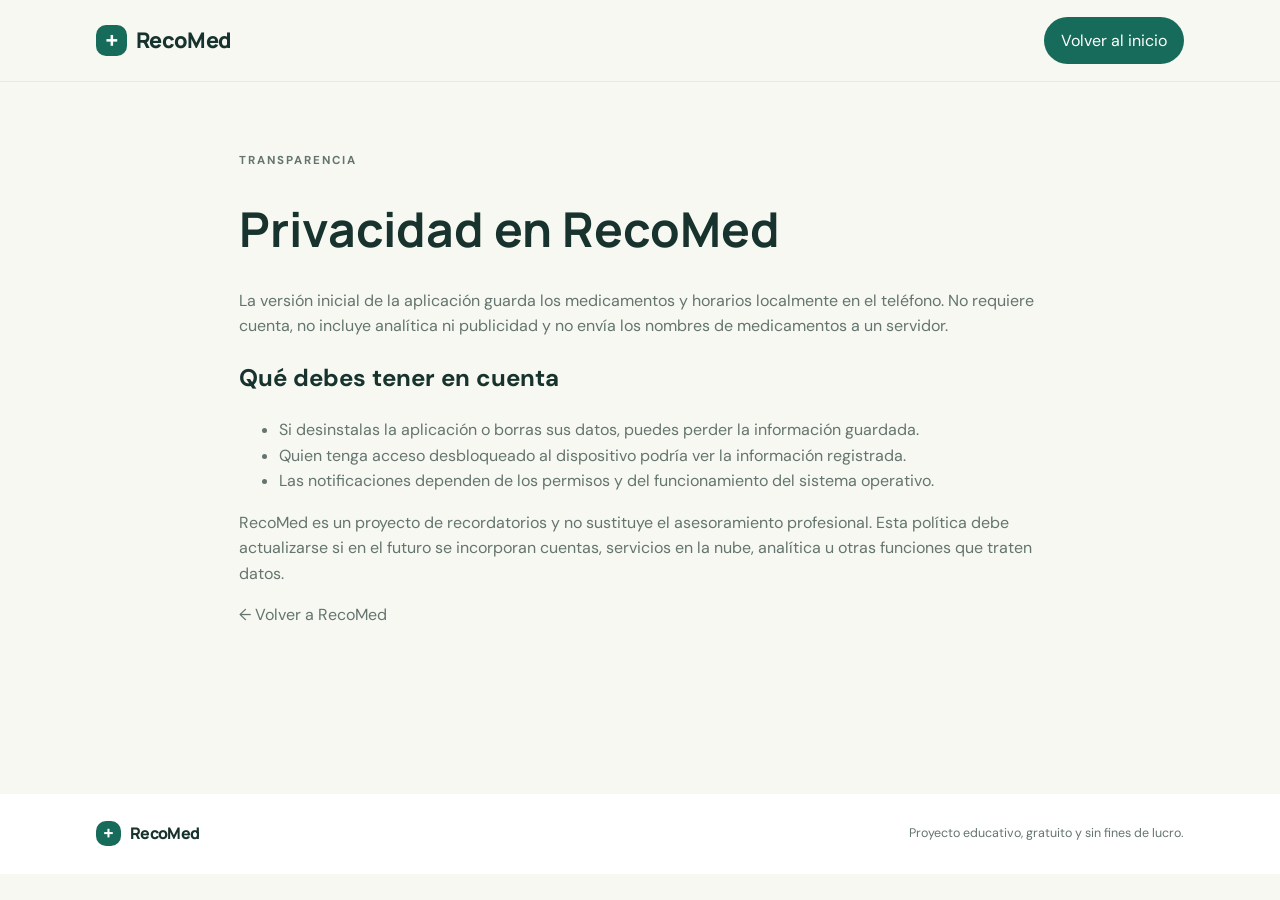
==== web/privacy.html @ 285e6b0a "Initial RecoMed project" ====
<!doctype html>
<html lang="es">
<head><meta charset="utf-8"><meta name="viewport" content="width=device-width, initial-scale=1"><meta name="theme-color" content="#176b5b"><title>Privacidad — RecoMed</title><link rel="stylesheet" href="styles.css"></head>
<body>
<header class="site-header"><a class="brand" href="index.html"><span class="brand-mark">+</span> RecoMed</a><a class="nav-cta" href="index.html">Volver al inicio</a></header>
<main class="privacy-page"><p class="eyebrow">Transparencia</p><h1>Privacidad en RecoMed</h1><p>La versión inicial de la aplicación guarda los medicamentos y horarios localmente en el teléfono. No requiere cuenta, no incluye analítica ni publicidad y no envía los nombres de medicamentos a un servidor.</p><h2>Qué debes tener en cuenta</h2><ul><li>Si desinstalas la aplicación o borras sus datos, puedes perder la información guardada.</li><li>Quien tenga acceso desbloqueado al dispositivo podría ver la información registrada.</li><li>Las notificaciones dependen de los permisos y del funcionamiento del sistema operativo.</li></ul><p>RecoMed es un proyecto de recordatorios y no sustituye el asesoramiento profesional. Esta política debe actualizarse si en el futuro se incorporan cuentas, servicios en la nube, analítica u otras funciones que traten datos.</p><p><a href="index.html">← Volver a RecoMed</a></p></main>
<footer><a class="brand footer-brand" href="index.html"><span class="brand-mark">+</span> RecoMed</a><span>Proyecto educativo, gratuito y sin fines de lucro.</span></footer>
</body></html>
---- web/styles.css ----
@import url('https://fonts.googleapis.com/css2?family=DM+Sans:wght@400;500;600;700&family=Manrope:wght@400;500;600;700;800&display=swap');
:root{--green:#176b5b;--deep:#123f37;--mint:#dff2e9;--cream:#f7f8f2;--ink:#18332e;--muted:#64746e;--coral:#f4a18d;--line:#dce7e0}
*{box-sizing:border-box}html{scroll-behavior:smooth;scroll-padding-top:90px}body{margin:0;background:var(--cream);color:var(--ink);font-family:'DM Sans',sans-serif;line-height:1.6}a{color:inherit;text-decoration:none}.site-header{height:82px;padding:0 7.5%;display:flex;align-items:center;justify-content:space-between;background:rgba(247,248,242,.94);position:sticky;top:0;z-index:10;border-bottom:1px solid rgba(220,231,224,.7);backdrop-filter:blur(14px)}.brand{font-family:Manrope,sans-serif;font-weight:800;font-size:1.35rem;display:flex;align-items:center;gap:9px;letter-spacing:-.7px}.brand-mark{display:inline-grid;place-items:center;width:31px;height:31px;background:var(--green);color:white;border-radius:10px;font-size:1.5rem;line-height:1}.nav{display:flex;align-items:center;gap:28px;font-size:.88rem;font-weight:600}.nav a:not(.nav-cta):hover,.text-link:hover,footer a:hover{color:var(--green)}.nav-cta{padding:11px 17px;background:var(--green);color:white;border-radius:999px}.menu-toggle{display:none;border:0;background:none;font-size:1.6rem;color:var(--deep)}
.hero{min-height:650px;padding:72px 9% 78px;display:grid;grid-template-columns:1.03fr .97fr;gap:45px;align-items:center;overflow:hidden}.eyebrow{text-transform:uppercase;letter-spacing:2px;font-size:.72rem;font-weight:700;color:var(--green);margin:0 0 18px}.eyebrow span{display:inline-block;width:8px;height:8px;background:var(--coral);border-radius:50%;margin-right:7px}.hero h1,.section h2,.mission h2,.research h2,.location h2,.closing h2{font-family:Manrope,sans-serif;letter-spacing:-2px;line-height:1.1;font-weight:700}.hero h1{font-size:clamp(3.2rem,5.6vw,5.3rem);max-width:640px;margin:0 0 22px}.hero h1 em{font-style:normal;color:var(--green)}.hero-lead{font-size:1.1rem;color:var(--muted);max-width:520px;line-height:1.8}.hero-actions{display:flex;align-items:center;gap:23px;flex-wrap:wrap;margin:30px 0}.button{display:inline-flex;align-items:center;gap:16px;border-radius:999px;padding:14px 22px;font-weight:700;font-size:.9rem;transition:transform .2s}.button:hover{transform:translateY(-2px)}.button-primary{background:var(--green);color:white;box-shadow:0 10px 25px #176b5b22}.text-link{font-size:.88rem;font-weight:700}.hero-note{display:flex;align-items:center;gap:10px;color:var(--muted);font-size:.82rem}.check{display:grid;place-items:center;border-radius:50%;width:23px;height:23px;background:var(--mint);color:var(--green);font-weight:bold}
.hero-art{height:500px;position:relative;display:grid;place-items:center}.blob{position:absolute;width:410px;height:410px;background:#dcefe5;border-radius:43% 57% 61% 39% / 43% 43% 57% 57%;transform:rotate(-13deg)}.sun{position:absolute;top:20px;right:45px;width:80px;height:80px;border-radius:50%;background:#f6c9a7}.phone{position:relative;width:255px;height:440px;border:8px solid #183f37;border-radius:35px;background:#fbfdf9;box-shadow:0 28px 55px #143c3328;padding:13px 14px;transform:rotate(3deg);z-index:2}.phone:before{content:"";position:absolute;top:5px;left:50%;transform:translateX(-50%);width:65px;height:13px;background:#183f37;border-radius:0 0 10px 10px}.phone-top{display:flex;justify-content:space-between;font-size:.57rem;font-weight:700;margin:8px 3px 22px}.app-mini-brand{font-family:Manrope;font-size:1rem;font-weight:800;color:var(--green);display:flex;align-items:center;gap:6px}.app-mini-brand .brand-mark{width:23px;height:23px;border-radius:7px;font-size:1.2rem}.phone-greeting{margin:27px 0 0;color:#73857d;font-size:.8rem}.phone h2{font-family:Manrope;font-size:1.18rem;line-height:1.2;margin:0 0 26px}.today-label{font-size:.55rem;letter-spacing:1px;font-weight:700;color:#81938b}.reminder-card{margin-top:10px;background:#e8f5ed;border-radius:15px;padding:13px 10px;display:flex;align-items:center;gap:8px}.pill-icon{display:grid;place-items:center;width:29px;height:29px;background:white;border-radius:10px;color:var(--green)}.reminder-card strong{display:block;font-size:.59rem}.reminder-card small{display:block;font-size:.52rem;color:#778880}.reminder-card b{font-size:.66rem;color:var(--green);margin-left:auto}.phone-footer{position:absolute;bottom:17px;left:20px;right:20px;border-top:1px solid #e1eae4;padding-top:12px;display:flex;justify-content:space-between;color:var(--green);font-size:1rem}.phone-footer span{text-align:center}.phone-footer small{display:block;font-size:.5rem;color:#718078}.floating{position:absolute;z-index:3;background:white;border:1px solid #e7eee9;border-radius:16px;padding:13px 15px;display:flex;align-items:center;gap:11px;box-shadow:0 12px 35px #173b3117}.floating strong,.floating small{display:block}.floating strong{font-size:.75rem}.floating small{font-size:.66rem;color:var(--muted)}.float-icon,.heart{display:grid;place-items:center;width:34px;height:34px;border-radius:11px;background:var(--mint);color:var(--green);font-size:1.1rem}.floating-top{top:75px;left:-8px}.floating-bottom{bottom:48px;right:-10px}.heart{background:#ffebe4;color:#c16d55}.spark{position:absolute;color:var(--green);font-size:2rem}.spark-one{left:20px;bottom:100px}.spark-two{right:25px;top:65px;color:#dc8c70}
.ticker{background:var(--deep);color:white;display:flex;justify-content:space-evenly;gap:20px;align-items:center;flex-wrap:wrap;padding:21px 5%;font-size:.7rem;letter-spacing:1.8px;font-weight:700}.ticker i{color:#8ac8a9;font-style:normal;font-size:1rem}.section{padding:105px 9%}.section-intro{max-width:670px;margin-bottom:44px}.section h2,.mission h2,.research h2,.location h2,.closing h2{font-size:clamp(2.2rem,4vw,3.5rem);margin:0 0 20px}.section-intro>p:last-child{color:var(--muted);max-width:610px}.steps{display:grid;grid-template-columns:repeat(3,1fr);gap:18px}.step{position:relative;background:#fff;border:1px solid var(--line);border-radius:20px;padding:28px 25px;min-height:245px}.step-number{font-size:.7rem;font-weight:700;letter-spacing:1px;color:#8b9b93}.step-icon{display:grid;place-items:center;width:48px;height:48px;border-radius:15px;background:var(--mint);color:var(--green);font-size:1.5rem;margin:18px 0}.step h3,.value-grid h3,.foda-card h3{font-family:Manrope,sans-serif;font-size:1.12rem;margin:0 0 8px}.step p,.value-grid p{color:var(--muted);font-size:.9rem;margin:0}.medical-note{background:#fff4e8;border-left:3px solid #e9a477;padding:15px 18px;color:#705c4b;border-radius:0 12px 12px 0;font-size:.84rem;margin-top:25px}
.mission{position:relative;background:var(--deep);color:white;padding:92px 9%;overflow:hidden}.mission .eyebrow,.research .eyebrow,.location .eyebrow,.closing .eyebrow{color:#a6d8bf}.mission>div:nth-child(2){max-width:760px}.mission h2{max-width:780px}.mission-decoration{position:absolute;right:7%;top:-70px;font-family:Georgia;font-size:25rem;color:#ffffff0a;line-height:1}.mission-cards{display:grid;grid-template-columns:1fr 1fr;gap:20px;margin-top:45px}.mission-cards article{border:1px solid #ffffff25;background:#ffffff08;border-radius:18px;padding:25px}.mission-cards article>span{font-size:.67rem;letter-spacing:1.7px;color:#a6d8bf}.mission-cards h3{font-family:Manrope;font-size:1.3rem;margin:12px 0}.mission-cards p{color:#d0e2d9;margin:0;font-size:.92rem}
.values{background:#fff}.values .section-intro{max-width:730px}.value-grid{display:grid;grid-template-columns:repeat(5,1fr);gap:14px}.value-grid article{border-top:2px solid var(--green);padding:20px 14px 0}.value-grid article>span{display:grid;place-items:center;width:40px;height:40px;background:var(--mint);border-radius:13px;color:var(--green);font-size:1.35rem;margin-bottom:16px}.value-grid h3{font-size:1rem}.value-grid p{font-size:.83rem}
.research{padding:90px 9%;background:#e4f0e8;display:grid;grid-template-columns:1fr .85fr;gap:70px;align-items:center}.research-copy h2{max-width:600px}.research-copy>p:not(.eyebrow){color:#526c61;max-width:600px}.research-small{font-size:.78rem}.research-panel{background:#fff;border-radius:22px;padding:26px 27px;box-shadow:0 20px 45px #174d3b12}.research-panel-top{display:flex;justify-content:space-between;align-items:center;font-size:.65rem;letter-spacing:1.5px;font-weight:700;color:#70837a;padding-bottom:19px;border-bottom:1px solid var(--line)}.dot{width:8px;height:8px;border-radius:50%;background:#6bb58b}.research-line{display:flex;gap:14px;padding:20px 0;border-bottom:1px solid var(--line)}.research-symbol{display:grid;place-items:center;width:40px;height:40px;background:var(--mint);border-radius:13px;color:var(--green);font-size:1.2rem;flex-shrink:0}.research-line strong{font-family:Manrope}.research-line p{margin:3px 0 0;color:var(--muted);font-size:.84rem}.research-footer{font-size:.72rem;color:var(--green);font-weight:700;padding-top:20px;letter-spacing:.5px}
.foda{background:var(--cream)}.foda-grid{display:grid;grid-template-columns:1fr 1fr;gap:16px}.foda-card{position:relative;padding:25px 28px;border-radius:18px;background:white;border:1px solid var(--line)}.foda-card>span{position:absolute;right:22px;top:17px;font-family:Manrope;font-size:2rem;font-weight:800;opacity:.22}.foda-card ul{margin:12px 0 0;padding-left:19px;color:var(--muted);font-size:.88rem}.foda-card li{padding:3px 0}.strength{border-top:4px solid #5caa83}.opportunity{border-top:4px solid #7b9fd3}.weakness{border-top:4px solid #e0b36b}.threat{border-top:4px solid #d98c83}
.location{background:var(--green);color:white;padding:70px 9%;display:grid;grid-template-columns:55px 1fr .8fr;gap:28px;align-items:center}.location-pin{font-size:2.4rem;color:#b9e4ca;align-self:start}.location h2{font-size:2.4rem;margin-bottom:14px}.location>div:nth-child(2)>p:last-child{color:#d5e9df;max-width:650px;font-size:.9rem}.team{border-left:1px solid #ffffff35;padding-left:30px}.team-members{display:flex;gap:9px;margin:16px 0 9px}.team-members span{display:grid;place-items:center;width:42px;height:42px;background:#ffffff1b;border:1px solid #ffffff35;border-radius:50%;font-size:.76rem;font-weight:700}.team>p:last-child{font-size:.75rem;color:#d5e9df}.team i{font-style:normal;color:#a6d8bf}
.closing{text-align:center;padding:100px 20px;background:#f0d9ca}.closing-mark{display:grid;place-items:center;margin:0 auto 18px;width:50px;height:50px;background:var(--green);color:white;border-radius:16px;font-size:2rem}.closing .eyebrow{color:var(--green);margin-bottom:10px}.closing h2{max-width:800px;margin:0 auto 17px}.closing>p:not(.eyebrow){color:#6e625a}.button-light{background:white;color:var(--green);margin:18px auto 0}.closing>small{display:block;color:#82736b;font-size:.72rem;margin-top:14px}
footer{display:flex;align-items:center;gap:25px;justify-content:space-between;padding:27px 7.5%;font-size:.78rem;color:var(--muted);background:#fff}footer p{margin:0}.footer-brand{font-size:1rem;color:var(--ink)}.footer-brand .brand-mark{width:25px;height:25px;font-size:1.2rem}footer a:not(.brand){font-weight:700}
.privacy-page{max-width:850px;margin:70px auto;padding:0 24px 80px}.privacy-page h1{font-family:Manrope;font-size:3rem;line-height:1.1}.privacy-page p,.privacy-page li{color:var(--muted)}
@media(max-width:1000px){.site-header{padding:0 5%}.nav{gap:15px;font-size:.8rem}.hero{padding-left:6%;padding-right:6%;gap:20px}.hero h1{font-size:4rem}.hero-art{transform:scale(.9)}.section,.mission,.research,.location{padding-left:6%;padding-right:6%}.value-grid{grid-template-columns:repeat(3,1fr);row-gap:30px}.location{grid-template-columns:40px 1fr}.team{grid-column:2;border-left:0;border-top:1px solid #ffffff35;padding:25px 0 0}}
@media(max-width:720px){.site-header{height:70px}.menu-toggle{display:block}.nav{display:none;position:absolute;top:69px;left:0;right:0;padding:20px 6%;background:var(--cream);border-bottom:1px solid var(--line);flex-direction:column;align-items:stretch;gap:17px}.nav.open{display:flex}.nav-cta{text-align:center}.hero{grid-template-columns:1fr;padding:55px 7% 40px}.hero h1{font-size:clamp(3rem,12vw,4.5rem)}.hero-lead{font-size:1rem}.hero-art{height:460px;transform:scale(.91);margin-top:0}.floating-top{left:-3px}.floating-bottom{right:-5px}.ticker{gap:10px;padding:19px 7%;font-size:.58rem}.ticker i{font-size:.8rem}.section{padding:70px 7%}.section h2,.mission h2,.research h2{letter-spacing:-1.3px}.steps{grid-template-columns:1fr}.step{min-height:auto}.mission{padding:70px 7%}.mission-cards{grid-template-columns:1fr}.mission-decoration{right:-20px;font-size:18rem}.value-grid{grid-template-columns:1fr 1fr}.research{grid-template-columns:1fr;gap:28px;padding:70px 7%}.foda{padding:70px 7%}.foda-grid{grid-template-columns:1fr}.location{padding:60px 7%;grid-template-columns:30px 1fr;gap:15px}.location h2{font-size:2rem;letter-spacing:-1px}.team{grid-column:1/-1}.closing{padding:75px 7%}.closing h2{letter-spacing:-1px}footer{padding:25px 7%;flex-wrap:wrap;gap:12px}footer p{order:3;flex-basis:100%}}
@media(max-width:390px){.hero-art{transform:scale(.8);margin:-30px -25px}.value-grid{grid-template-columns:1fr}.ticker span:last-child{display:none}.phone{transform:scale(.95) rotate(3deg)}}
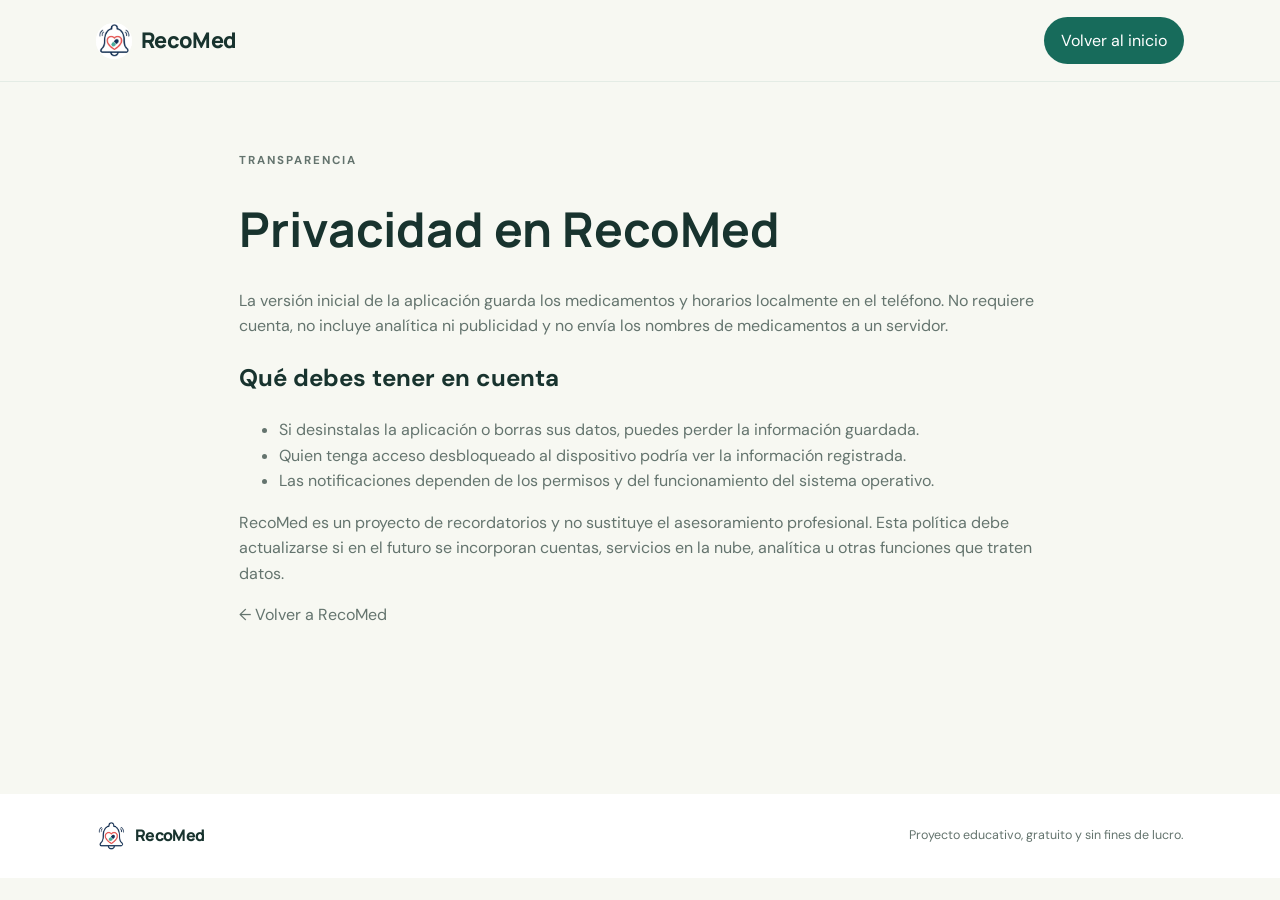
==== commit df475ace: "Publish RecoMed website updates Co-authored-by: Copilot <223556219+Copilot@users.noreply.github.com>" ====
--- a/web/privacy.html
+++ b/web/privacy.html
@@ -1,8 +1,8 @@
 <!doctype html>
 <html lang="es">
-<head><meta charset="utf-8"><meta name="viewport" content="width=device-width, initial-scale=1"><meta name="theme-color" content="#176b5b"><title>Privacidad — RecoMed</title><link rel="stylesheet" href="styles.css"></head>
+<head><meta charset="utf-8"><meta name="viewport" content="width=device-width, initial-scale=1"><meta name="theme-color" content="#176b5b"><title>Privacidad — RecoMed</title><link rel="icon" type="image/png" href="images/recomed-logo.png"><link rel="stylesheet" href="styles.css"></head>
 <body>
-<header class="site-header"><a class="brand" href="index.html"><span class="brand-mark">+</span> RecoMed</a><a class="nav-cta" href="index.html">Volver al inicio</a></header>
+<header class="site-header"><a class="brand" href="index.html"><img class="brand-logo" src="images/recomed-logo.png" alt=""> RecoMed</a><a class="nav-cta" href="index.html">Volver al inicio</a></header>
 <main class="privacy-page"><p class="eyebrow">Transparencia</p><h1>Privacidad en RecoMed</h1><p>La versión inicial de la aplicación guarda los medicamentos y horarios localmente en el teléfono. No requiere cuenta, no incluye analítica ni publicidad y no envía los nombres de medicamentos a un servidor.</p><h2>Qué debes tener en cuenta</h2><ul><li>Si desinstalas la aplicación o borras sus datos, puedes perder la información guardada.</li><li>Quien tenga acceso desbloqueado al dispositivo podría ver la información registrada.</li><li>Las notificaciones dependen de los permisos y del funcionamiento del sistema operativo.</li></ul><p>RecoMed es un proyecto de recordatorios y no sustituye el asesoramiento profesional. Esta política debe actualizarse si en el futuro se incorporan cuentas, servicios en la nube, analítica u otras funciones que traten datos.</p><p><a href="index.html">← Volver a RecoMed</a></p></main>
-<footer><a class="brand footer-brand" href="index.html"><span class="brand-mark">+</span> RecoMed</a><span>Proyecto educativo, gratuito y sin fines de lucro.</span></footer>
+<footer><a class="brand footer-brand" href="index.html"><img class="brand-logo" src="images/recomed-logo.png" alt=""> RecoMed</a><span>Proyecto educativo, gratuito y sin fines de lucro.</span></footer>
 </body></html>
--- a/web/styles.css
+++ b/web/styles.css
@@ -15,3 +15,15 @@
 @media(max-width:1000px){.site-header{padding:0 5%}.nav{gap:15px;font-size:.8rem}.hero{padding-left:6%;padding-right:6%;gap:20px}.hero h1{font-size:4rem}.hero-art{transform:scale(.9)}.section,.mission,.research,.location{padding-left:6%;padding-right:6%}.value-grid{grid-template-columns:repeat(3,1fr);row-gap:30px}.location{grid-template-columns:40px 1fr}.team{grid-column:2;border-left:0;border-top:1px solid #ffffff35;padding:25px 0 0}}
 @media(max-width:720px){.site-header{height:70px}.menu-toggle{display:block}.nav{display:none;position:absolute;top:69px;left:0;right:0;padding:20px 6%;background:var(--cream);border-bottom:1px solid var(--line);flex-direction:column;align-items:stretch;gap:17px}.nav.open{display:flex}.nav-cta{text-align:center}.hero{grid-template-columns:1fr;padding:55px 7% 40px}.hero h1{font-size:clamp(3rem,12vw,4.5rem)}.hero-lead{font-size:1rem}.hero-art{height:460px;transform:scale(.91);margin-top:0}.floating-top{left:-3px}.floating-bottom{right:-5px}.ticker{gap:10px;padding:19px 7%;font-size:.58rem}.ticker i{font-size:.8rem}.section{padding:70px 7%}.section h2,.mission h2,.research h2{letter-spacing:-1.3px}.steps{grid-template-columns:1fr}.step{min-height:auto}.mission{padding:70px 7%}.mission-cards{grid-template-columns:1fr}.mission-decoration{right:-20px;font-size:18rem}.value-grid{grid-template-columns:1fr 1fr}.research{grid-template-columns:1fr;gap:28px;padding:70px 7%}.foda{padding:70px 7%}.foda-grid{grid-template-columns:1fr}.location{padding:60px 7%;grid-template-columns:30px 1fr;gap:15px}.location h2{font-size:2rem;letter-spacing:-1px}.team{grid-column:1/-1}.closing{padding:75px 7%}.closing h2{letter-spacing:-1px}footer{padding:25px 7%;flex-wrap:wrap;gap:12px}footer p{order:3;flex-basis:100%}}
 @media(max-width:390px){.hero-art{transform:scale(.8);margin:-30px -25px}.value-grid{grid-template-columns:1fr}.ticker span:last-child{display:none}.phone{transform:scale(.95) rotate(3deg)}}
+
+.brand-logo{display:block;width:36px;height:36px;object-fit:contain;background:#fff;border-radius:50%}
+.app-mini-brand .brand-logo{width:28px;height:28px}
+.footer-brand .brand-logo{width:30px;height:30px}
+.closing-mark{display:block;width:72px;height:72px;object-fit:contain;margin:0 auto 18px;padding:4px;background:#fff;border-radius:50%}
+.download-note{margin:12px 0 0;color:var(--muted);font-size:.78rem}
+.free-section{padding:72px 9%;background:#fff}
+.free-content{max-width:850px;margin:0 auto;text-align:center}
+.free-icon{display:grid;place-items:center;width:54px;height:54px;margin:0 auto 18px;border-radius:18px;background:var(--mint);color:var(--green);font-size:1.5rem;font-weight:700}
+.free-content .eyebrow{margin-bottom:12px}
+.free-content h2{font-family:Manrope,sans-serif;font-size:clamp(2rem,4vw,3rem);line-height:1.15;letter-spacing:-1.5px;margin:0 0 18px}
+.free-content>p:last-child{max-width:760px;margin:0 auto;color:var(--muted);font-size:1.02rem;line-height:1.8}
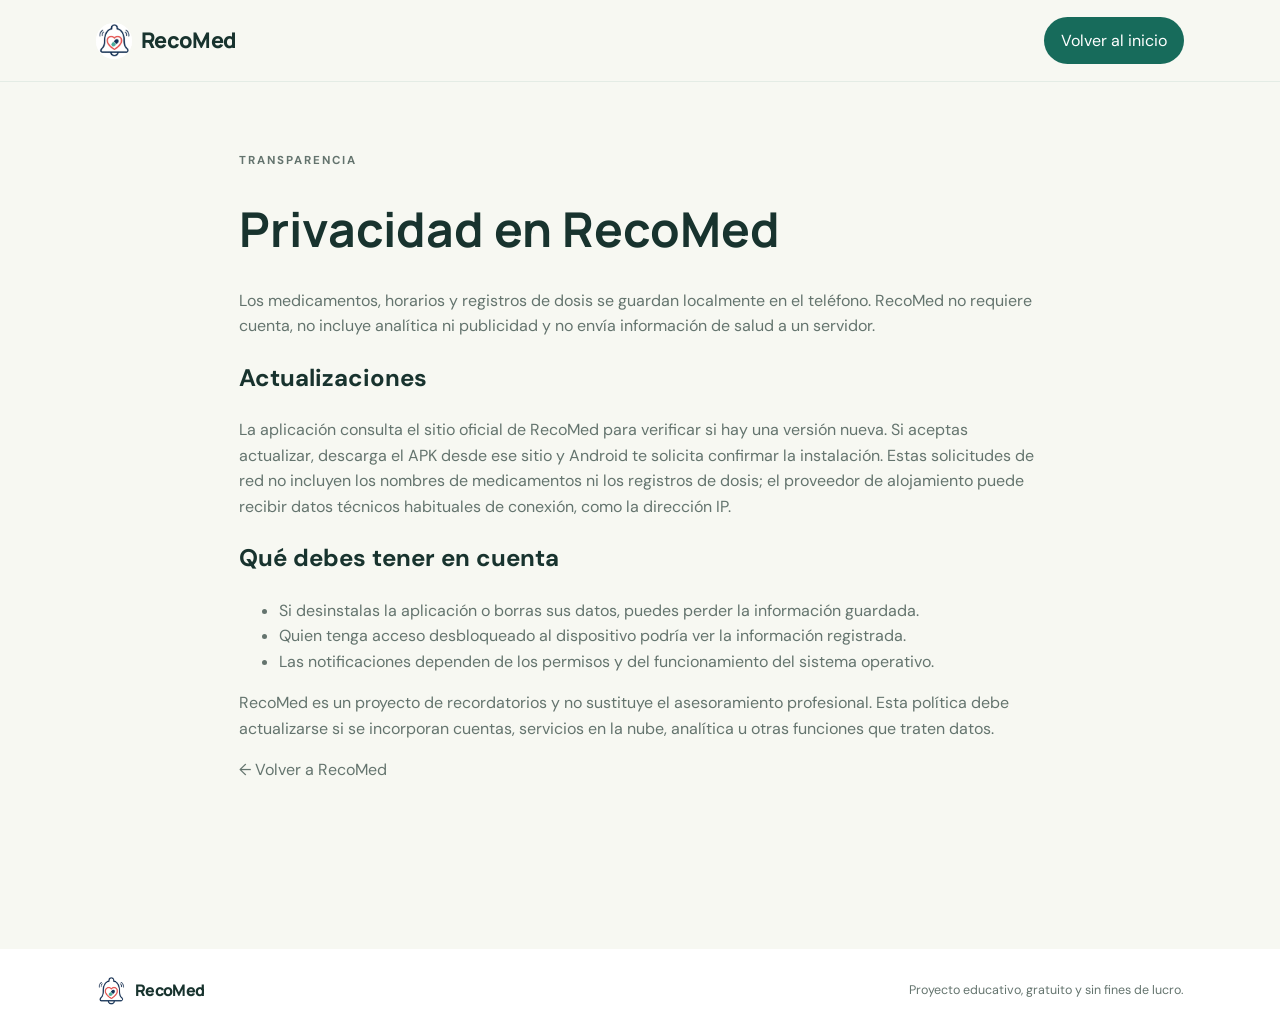
==== commit 9c6cc2e4: "Add app updates and sound previews Co-authored-by: Copilot <223556219+Copilot@users.noreply.github.c" ====
--- a/web/privacy.html
+++ b/web/privacy.html
@@ -3,6 +3,6 @@
 <head><meta charset="utf-8"><meta name="viewport" content="width=device-width, initial-scale=1"><meta name="theme-color" content="#176b5b"><title>Privacidad — RecoMed</title><link rel="icon" type="image/png" href="images/recomed-logo.png"><link rel="stylesheet" href="styles.css"></head>
 <body>
 <header class="site-header"><a class="brand" href="index.html"><img class="brand-logo" src="images/recomed-logo.png" alt=""> RecoMed</a><a class="nav-cta" href="index.html">Volver al inicio</a></header>
-<main class="privacy-page"><p class="eyebrow">Transparencia</p><h1>Privacidad en RecoMed</h1><p>La versión inicial de la aplicación guarda los medicamentos y horarios localmente en el teléfono. No requiere cuenta, no incluye analítica ni publicidad y no envía los nombres de medicamentos a un servidor.</p><h2>Qué debes tener en cuenta</h2><ul><li>Si desinstalas la aplicación o borras sus datos, puedes perder la información guardada.</li><li>Quien tenga acceso desbloqueado al dispositivo podría ver la información registrada.</li><li>Las notificaciones dependen de los permisos y del funcionamiento del sistema operativo.</li></ul><p>RecoMed es un proyecto de recordatorios y no sustituye el asesoramiento profesional. Esta política debe actualizarse si en el futuro se incorporan cuentas, servicios en la nube, analítica u otras funciones que traten datos.</p><p><a href="index.html">← Volver a RecoMed</a></p></main>
+<main class="privacy-page"><p class="eyebrow">Transparencia</p><h1>Privacidad en RecoMed</h1><p>Los medicamentos, horarios y registros de dosis se guardan localmente en el teléfono. RecoMed no requiere cuenta, no incluye analítica ni publicidad y no envía información de salud a un servidor.</p><h2>Actualizaciones</h2><p>La aplicación consulta el sitio oficial de RecoMed para verificar si hay una versión nueva. Si aceptas actualizar, descarga el APK desde ese sitio y Android te solicita confirmar la instalación. Estas solicitudes de red no incluyen los nombres de medicamentos ni los registros de dosis; el proveedor de alojamiento puede recibir datos técnicos habituales de conexión, como la dirección IP.</p><h2>Qué debes tener en cuenta</h2><ul><li>Si desinstalas la aplicación o borras sus datos, puedes perder la información guardada.</li><li>Quien tenga acceso desbloqueado al dispositivo podría ver la información registrada.</li><li>Las notificaciones dependen de los permisos y del funcionamiento del sistema operativo.</li></ul><p>RecoMed es un proyecto de recordatorios y no sustituye el asesoramiento profesional. Esta política debe actualizarse si se incorporan cuentas, servicios en la nube, analítica u otras funciones que traten datos.</p><p><a href="index.html">← Volver a RecoMed</a></p></main>
 <footer><a class="brand footer-brand" href="index.html"><img class="brand-logo" src="images/recomed-logo.png" alt=""> RecoMed</a><span>Proyecto educativo, gratuito y sin fines de lucro.</span></footer>
 </body></html>
--- a/web/styles.css
+++ b/web/styles.css
@@ -1,9 +1,9 @@
 @import url('https://fonts.googleapis.com/css2?family=DM+Sans:wght@400;500;600;700&family=Manrope:wght@400;500;600;700;800&display=swap');
 :root{--green:#176b5b;--deep:#123f37;--mint:#dff2e9;--cream:#f7f8f2;--ink:#18332e;--muted:#64746e;--coral:#f4a18d;--line:#dce7e0}
 *{box-sizing:border-box}html{scroll-behavior:smooth;scroll-padding-top:90px}body{margin:0;background:var(--cream);color:var(--ink);font-family:'DM Sans',sans-serif;line-height:1.6}a{color:inherit;text-decoration:none}.site-header{height:82px;padding:0 7.5%;display:flex;align-items:center;justify-content:space-between;background:rgba(247,248,242,.94);position:sticky;top:0;z-index:10;border-bottom:1px solid rgba(220,231,224,.7);backdrop-filter:blur(14px)}.brand{font-family:Manrope,sans-serif;font-weight:800;font-size:1.35rem;display:flex;align-items:center;gap:9px;letter-spacing:-.7px}.brand-mark{display:inline-grid;place-items:center;width:31px;height:31px;background:var(--green);color:white;border-radius:10px;font-size:1.5rem;line-height:1}.nav{display:flex;align-items:center;gap:28px;font-size:.88rem;font-weight:600}.nav a:not(.nav-cta):hover,.text-link:hover,footer a:hover{color:var(--green)}.nav-cta{padding:11px 17px;background:var(--green);color:white;border-radius:999px}.menu-toggle{display:none;border:0;background:none;font-size:1.6rem;color:var(--deep)}
-.hero{min-height:650px;padding:72px 9% 78px;display:grid;grid-template-columns:1.03fr .97fr;gap:45px;align-items:center;overflow:hidden}.eyebrow{text-transform:uppercase;letter-spacing:2px;font-size:.72rem;font-weight:700;color:var(--green);margin:0 0 18px}.eyebrow span{display:inline-block;width:8px;height:8px;background:var(--coral);border-radius:50%;margin-right:7px}.hero h1,.section h2,.mission h2,.research h2,.location h2,.closing h2{font-family:Manrope,sans-serif;letter-spacing:-2px;line-height:1.1;font-weight:700}.hero h1{font-size:clamp(3.2rem,5.6vw,5.3rem);max-width:640px;margin:0 0 22px}.hero h1 em{font-style:normal;color:var(--green)}.hero-lead{font-size:1.1rem;color:var(--muted);max-width:520px;line-height:1.8}.hero-actions{display:flex;align-items:center;gap:23px;flex-wrap:wrap;margin:30px 0}.button{display:inline-flex;align-items:center;gap:16px;border-radius:999px;padding:14px 22px;font-weight:700;font-size:.9rem;transition:transform .2s}.button:hover{transform:translateY(-2px)}.button-primary{background:var(--green);color:white;box-shadow:0 10px 25px #176b5b22}.text-link{font-size:.88rem;font-weight:700}.hero-note{display:flex;align-items:center;gap:10px;color:var(--muted);font-size:.82rem}.check{display:grid;place-items:center;border-radius:50%;width:23px;height:23px;background:var(--mint);color:var(--green);font-weight:bold}
+.hero{min-height:650px;padding:72px 9% 78px;display:grid;grid-template-columns:1.03fr .97fr;gap:45px;align-items:center;overflow:hidden}.eyebrow{text-transform:uppercase;letter-spacing:2px;font-size:.72rem;font-weight:700;color:var(--green);margin:0 0 18px}.eyebrow span{display:inline-block;width:8px;height:8px;background:var(--coral);border-radius:50%;margin-right:7px}.hero h1,.section h2,.mission h2,.research h2,.location h2,.closing h2{font-family:Manrope,sans-serif;letter-spacing:-2px;line-height:1.1;font-weight:700}.hero h1{font-size:clamp(3.2rem,5.6vw,5.3rem);max-width:640px;margin:0 0 22px}.hero h1 em{font-style:normal;color:var(--green)}.hero-lead{font-size:1.1rem;color:var(--muted);max-width:520px;line-height:1.8}.hero-actions{display:flex;align-items:stretch;gap:14px;flex-wrap:wrap;margin:30px 0}.button{display:inline-flex;align-items:center;justify-content:center;gap:16px;min-height:52px;border-radius:999px;padding:14px 22px;font-weight:700;font-size:.9rem;transition:transform .2s}.button:hover{transform:translateY(-2px)}.button-primary{background:var(--green);color:white;box-shadow:0 10px 25px #176b5b22}.text-link{font-size:.88rem;font-weight:700}.hero-note{display:flex;align-items:center;gap:10px;color:var(--muted);font-size:.82rem}.check{display:grid;place-items:center;border-radius:50%;width:23px;height:23px;background:var(--mint);color:var(--green);font-weight:bold}
 .hero-art{height:500px;position:relative;display:grid;place-items:center}.blob{position:absolute;width:410px;height:410px;background:#dcefe5;border-radius:43% 57% 61% 39% / 43% 43% 57% 57%;transform:rotate(-13deg)}.sun{position:absolute;top:20px;right:45px;width:80px;height:80px;border-radius:50%;background:#f6c9a7}.phone{position:relative;width:255px;height:440px;border:8px solid #183f37;border-radius:35px;background:#fbfdf9;box-shadow:0 28px 55px #143c3328;padding:13px 14px;transform:rotate(3deg);z-index:2}.phone:before{content:"";position:absolute;top:5px;left:50%;transform:translateX(-50%);width:65px;height:13px;background:#183f37;border-radius:0 0 10px 10px}.phone-top{display:flex;justify-content:space-between;font-size:.57rem;font-weight:700;margin:8px 3px 22px}.app-mini-brand{font-family:Manrope;font-size:1rem;font-weight:800;color:var(--green);display:flex;align-items:center;gap:6px}.app-mini-brand .brand-mark{width:23px;height:23px;border-radius:7px;font-size:1.2rem}.phone-greeting{margin:27px 0 0;color:#73857d;font-size:.8rem}.phone h2{font-family:Manrope;font-size:1.18rem;line-height:1.2;margin:0 0 26px}.today-label{font-size:.55rem;letter-spacing:1px;font-weight:700;color:#81938b}.reminder-card{margin-top:10px;background:#e8f5ed;border-radius:15px;padding:13px 10px;display:flex;align-items:center;gap:8px}.pill-icon{display:grid;place-items:center;width:29px;height:29px;background:white;border-radius:10px;color:var(--green)}.reminder-card strong{display:block;font-size:.59rem}.reminder-card small{display:block;font-size:.52rem;color:#778880}.reminder-card b{font-size:.66rem;color:var(--green);margin-left:auto}.phone-footer{position:absolute;bottom:17px;left:20px;right:20px;border-top:1px solid #e1eae4;padding-top:12px;display:flex;justify-content:space-between;color:var(--green);font-size:1rem}.phone-footer span{text-align:center}.phone-footer small{display:block;font-size:.5rem;color:#718078}.floating{position:absolute;z-index:3;background:white;border:1px solid #e7eee9;border-radius:16px;padding:13px 15px;display:flex;align-items:center;gap:11px;box-shadow:0 12px 35px #173b3117}.floating strong,.floating small{display:block}.floating strong{font-size:.75rem}.floating small{font-size:.66rem;color:var(--muted)}.float-icon,.heart{display:grid;place-items:center;width:34px;height:34px;border-radius:11px;background:var(--mint);color:var(--green);font-size:1.1rem}.floating-top{top:75px;left:-8px}.floating-bottom{bottom:48px;right:-10px}.heart{background:#ffebe4;color:#c16d55}.spark{position:absolute;color:var(--green);font-size:2rem}.spark-one{left:20px;bottom:100px}.spark-two{right:25px;top:65px;color:#dc8c70}
-.ticker{background:var(--deep);color:white;display:flex;justify-content:space-evenly;gap:20px;align-items:center;flex-wrap:wrap;padding:21px 5%;font-size:.7rem;letter-spacing:1.8px;font-weight:700}.ticker i{color:#8ac8a9;font-style:normal;font-size:1rem}.section{padding:105px 9%}.section-intro{max-width:670px;margin-bottom:44px}.section h2,.mission h2,.research h2,.location h2,.closing h2{font-size:clamp(2.2rem,4vw,3.5rem);margin:0 0 20px}.section-intro>p:last-child{color:var(--muted);max-width:610px}.steps{display:grid;grid-template-columns:repeat(3,1fr);gap:18px}.step{position:relative;background:#fff;border:1px solid var(--line);border-radius:20px;padding:28px 25px;min-height:245px}.step-number{font-size:.7rem;font-weight:700;letter-spacing:1px;color:#8b9b93}.step-icon{display:grid;place-items:center;width:48px;height:48px;border-radius:15px;background:var(--mint);color:var(--green);font-size:1.5rem;margin:18px 0}.step h3,.value-grid h3,.foda-card h3{font-family:Manrope,sans-serif;font-size:1.12rem;margin:0 0 8px}.step p,.value-grid p{color:var(--muted);font-size:.9rem;margin:0}.medical-note{background:#fff4e8;border-left:3px solid #e9a477;padding:15px 18px;color:#705c4b;border-radius:0 12px 12px 0;font-size:.84rem;margin-top:25px}
+.ticker{background:var(--deep);color:white;display:flex;justify-content:space-evenly;gap:20px;align-items:center;flex-wrap:wrap;padding:21px 5%;font-size:.7rem;letter-spacing:1.8px;font-weight:700}.ticker i{color:#8ac8a9;font-style:normal;font-size:1rem}.section{padding:105px 9%}.section-intro{max-width:670px;margin-bottom:44px}.section h2,.mission h2,.research h2,.location h2,.closing h2{font-size:clamp(2.2rem,4vw,3.5rem);margin:0 0 20px}.section-intro>p:last-child{color:var(--muted);max-width:610px}.steps{display:grid;grid-template-columns:repeat(4,minmax(0,1fr));gap:18px}.step{position:relative;background:#fff;border:1px solid var(--line);border-radius:20px;padding:28px 25px;min-height:245px}.step-number{font-size:.7rem;font-weight:700;letter-spacing:1px;color:#8b9b93}.step-icon{display:grid;place-items:center;width:48px;height:48px;border-radius:15px;background:var(--mint);color:var(--green);font-size:1.5rem;margin:18px 0}.step h3,.value-grid h3,.foda-card h3{font-family:Manrope,sans-serif;font-size:1.12rem;margin:0 0 8px}.step p,.value-grid p{color:var(--muted);font-size:.9rem;margin:0}.medical-note{background:#fff4e8;border-left:3px solid #e9a477;padding:15px 18px;color:#705c4b;border-radius:0 12px 12px 0;font-size:.84rem;margin-top:25px}
 .mission{position:relative;background:var(--deep);color:white;padding:92px 9%;overflow:hidden}.mission .eyebrow,.research .eyebrow,.location .eyebrow,.closing .eyebrow{color:#a6d8bf}.mission>div:nth-child(2){max-width:760px}.mission h2{max-width:780px}.mission-decoration{position:absolute;right:7%;top:-70px;font-family:Georgia;font-size:25rem;color:#ffffff0a;line-height:1}.mission-cards{display:grid;grid-template-columns:1fr 1fr;gap:20px;margin-top:45px}.mission-cards article{border:1px solid #ffffff25;background:#ffffff08;border-radius:18px;padding:25px}.mission-cards article>span{font-size:.67rem;letter-spacing:1.7px;color:#a6d8bf}.mission-cards h3{font-family:Manrope;font-size:1.3rem;margin:12px 0}.mission-cards p{color:#d0e2d9;margin:0;font-size:.92rem}
 .values{background:#fff}.values .section-intro{max-width:730px}.value-grid{display:grid;grid-template-columns:repeat(5,1fr);gap:14px}.value-grid article{border-top:2px solid var(--green);padding:20px 14px 0}.value-grid article>span{display:grid;place-items:center;width:40px;height:40px;background:var(--mint);border-radius:13px;color:var(--green);font-size:1.35rem;margin-bottom:16px}.value-grid h3{font-size:1rem}.value-grid p{font-size:.83rem}
 .research{padding:90px 9%;background:#e4f0e8;display:grid;grid-template-columns:1fr .85fr;gap:70px;align-items:center}.research-copy h2{max-width:600px}.research-copy>p:not(.eyebrow){color:#526c61;max-width:600px}.research-small{font-size:.78rem}.research-panel{background:#fff;border-radius:22px;padding:26px 27px;box-shadow:0 20px 45px #174d3b12}.research-panel-top{display:flex;justify-content:space-between;align-items:center;font-size:.65rem;letter-spacing:1.5px;font-weight:700;color:#70837a;padding-bottom:19px;border-bottom:1px solid var(--line)}.dot{width:8px;height:8px;border-radius:50%;background:#6bb58b}.research-line{display:flex;gap:14px;padding:20px 0;border-bottom:1px solid var(--line)}.research-symbol{display:grid;place-items:center;width:40px;height:40px;background:var(--mint);border-radius:13px;color:var(--green);font-size:1.2rem;flex-shrink:0}.research-line strong{font-family:Manrope}.research-line p{margin:3px 0 0;color:var(--muted);font-size:.84rem}.research-footer{font-size:.72rem;color:var(--green);font-weight:700;padding-top:20px;letter-spacing:.5px}
@@ -12,7 +12,7 @@
 .closing{text-align:center;padding:100px 20px;background:#f0d9ca}.closing-mark{display:grid;place-items:center;margin:0 auto 18px;width:50px;height:50px;background:var(--green);color:white;border-radius:16px;font-size:2rem}.closing .eyebrow{color:var(--green);margin-bottom:10px}.closing h2{max-width:800px;margin:0 auto 17px}.closing>p:not(.eyebrow){color:#6e625a}.button-light{background:white;color:var(--green);margin:18px auto 0}.closing>small{display:block;color:#82736b;font-size:.72rem;margin-top:14px}
 footer{display:flex;align-items:center;gap:25px;justify-content:space-between;padding:27px 7.5%;font-size:.78rem;color:var(--muted);background:#fff}footer p{margin:0}.footer-brand{font-size:1rem;color:var(--ink)}.footer-brand .brand-mark{width:25px;height:25px;font-size:1.2rem}footer a:not(.brand){font-weight:700}
 .privacy-page{max-width:850px;margin:70px auto;padding:0 24px 80px}.privacy-page h1{font-family:Manrope;font-size:3rem;line-height:1.1}.privacy-page p,.privacy-page li{color:var(--muted)}
-@media(max-width:1000px){.site-header{padding:0 5%}.nav{gap:15px;font-size:.8rem}.hero{padding-left:6%;padding-right:6%;gap:20px}.hero h1{font-size:4rem}.hero-art{transform:scale(.9)}.section,.mission,.research,.location{padding-left:6%;padding-right:6%}.value-grid{grid-template-columns:repeat(3,1fr);row-gap:30px}.location{grid-template-columns:40px 1fr}.team{grid-column:2;border-left:0;border-top:1px solid #ffffff35;padding:25px 0 0}}
+@media(max-width:1000px){.site-header{padding:0 5%}.nav{gap:15px;font-size:.8rem}.hero{padding-left:6%;padding-right:6%;gap:20px}.hero h1{font-size:4rem}.hero-art{transform:scale(.9)}.section,.mission,.research,.location{padding-left:6%;padding-right:6%}.steps{grid-template-columns:repeat(2,minmax(0,1fr))}.value-grid{grid-template-columns:repeat(3,1fr);row-gap:30px}.location{grid-template-columns:40px 1fr}.team{grid-column:2;border-left:0;border-top:1px solid #ffffff35;padding:25px 0 0}}
 @media(max-width:720px){.site-header{height:70px}.menu-toggle{display:block}.nav{display:none;position:absolute;top:69px;left:0;right:0;padding:20px 6%;background:var(--cream);border-bottom:1px solid var(--line);flex-direction:column;align-items:stretch;gap:17px}.nav.open{display:flex}.nav-cta{text-align:center}.hero{grid-template-columns:1fr;padding:55px 7% 40px}.hero h1{font-size:clamp(3rem,12vw,4.5rem)}.hero-lead{font-size:1rem}.hero-art{height:460px;transform:scale(.91);margin-top:0}.floating-top{left:-3px}.floating-bottom{right:-5px}.ticker{gap:10px;padding:19px 7%;font-size:.58rem}.ticker i{font-size:.8rem}.section{padding:70px 7%}.section h2,.mission h2,.research h2{letter-spacing:-1.3px}.steps{grid-template-columns:1fr}.step{min-height:auto}.mission{padding:70px 7%}.mission-cards{grid-template-columns:1fr}.mission-decoration{right:-20px;font-size:18rem}.value-grid{grid-template-columns:1fr 1fr}.research{grid-template-columns:1fr;gap:28px;padding:70px 7%}.foda{padding:70px 7%}.foda-grid{grid-template-columns:1fr}.location{padding:60px 7%;grid-template-columns:30px 1fr;gap:15px}.location h2{font-size:2rem;letter-spacing:-1px}.team{grid-column:1/-1}.closing{padding:75px 7%}.closing h2{letter-spacing:-1px}footer{padding:25px 7%;flex-wrap:wrap;gap:12px}footer p{order:3;flex-basis:100%}}
 @media(max-width:390px){.hero-art{transform:scale(.8);margin:-30px -25px}.value-grid{grid-template-columns:1fr}.ticker span:last-child{display:none}.phone{transform:scale(.95) rotate(3deg)}}
 
@@ -27,3 +27,141 @@
 .free-content .eyebrow{margin-bottom:12px}
 .free-content h2{font-family:Manrope,sans-serif;font-size:clamp(2rem,4vw,3rem);line-height:1.15;letter-spacing:-1.5px;margin:0 0 18px}
 .free-content>p:last-child{max-width:760px;margin:0 auto;color:var(--muted);font-size:1.02rem;line-height:1.8}
+.install-guide{background:#f7f8f2}
+.install-steps{max-width:850px;margin:0 0 42px;padding-left:30px}
+.install-steps li{padding:0 0 18px 8px;color:var(--muted)}
+.install-steps li::marker{color:var(--green);font-weight:700}
+.install-steps strong{color:var(--ink)}
+.install-notes{display:grid;grid-template-columns:1.3fr .7fr;gap:18px}
+.install-note{padding:26px;background:#fff;border:1px solid var(--line);border-radius:20px}
+.install-note h3{font-family:Manrope,sans-serif;font-size:1.2rem;margin:0 0 12px}
+.install-note p{color:var(--muted);font-size:.9rem;margin:0 0 12px}
+.open-source-note a{display:block;color:var(--green);font-weight:700;margin-top:12px}
+@media(max-width:720px){.install-notes{grid-template-columns:1fr}}
+@media(max-width:520px){.hero-actions .button{width:100%}}
+
+.app-features{background:#fff}
+.feature-grid{display:grid;grid-template-columns:repeat(2,minmax(0,1fr));gap:20px}
+.feature-card{padding:20px;border:1px solid var(--line);border-radius:20px;background:var(--cream)}
+.feature-preview{min-height:220px;padding:20px;background:#fff;border:1px solid var(--line);border-radius:16px;color:var(--ink)}
+.preview-heading,.preview-treatment,.preview-details,.preview-notification-top,.preview-setting-row{display:flex;align-items:center;justify-content:space-between}
+.preview-heading{font-family:Manrope,sans-serif;font-weight:800;margin-bottom:18px}
+.preview-action{display:grid;place-items:center;width:30px;height:30px;background:var(--mint);border-radius:10px;color:var(--green);font-size:1.2rem}
+.preview-treatment{justify-content:flex-start;gap:11px;padding:13px;background:#f4f8f4;border-radius:13px}
+.preview-pill{display:grid;place-items:center;width:38px;height:38px;border-radius:12px;background:var(--mint);color:var(--green);font-weight:800}
+.preview-treatment strong,.preview-treatment small{display:block}
+.preview-treatment strong{font-size:.87rem}
+.preview-treatment small,.preview-details span,.preview-notification-top small,.feature-preview>small{color:var(--muted);font-size:.75rem}
+.preview-details{padding:13px 3px 8px;font-size:.8rem}
+.preview-details strong{color:var(--green)}
+.preview-edit{color:var(--green);font-size:.76rem;font-weight:700;text-align:right}
+.notification-preview{background:#eaf5ed}
+.preview-notification-top{font-size:.75rem;color:var(--green);font-weight:700;margin-bottom:16px}
+.notification-preview>strong{font-size:.9rem}
+.notification-preview>p{margin:6px 0 17px;color:var(--muted);font-size:.78rem}
+.notification-actions{display:flex;gap:7px}
+.notification-actions span{flex:1;padding:8px 4px;background:#fff;border:1px solid var(--line);border-radius:9px;color:var(--green);font-size:.7rem;font-weight:700;text-align:center}
+.preview-period{padding:5px 9px;background:var(--mint);border-radius:20px;color:var(--green);font-family:'DM Sans',sans-serif;font-size:.7rem}
+.preview-date-range{display:block;margin:-10px 0 8px;color:var(--muted);font-size:.67rem}
+.preview-chart{height:91px;display:grid;grid-template-columns:repeat(5,1fr);gap:8px;border-bottom:1px solid var(--line)}
+.preview-chart>span{display:flex;flex-direction:column;align-items:center;justify-content:flex-end;gap:5px}
+.preview-chart>span>i{display:block;width:21px;max-height:65px;min-height:8px;border-radius:6px 6px 2px 2px;background:#61a984}
+.preview-chart>span>i.bar-mixed{background:linear-gradient(to top,#61a984 55%,#e29b82 55%)}
+.preview-chart>span>small{font-size:.67rem;color:var(--muted)}
+.preview-scroll-guide{height:4px;margin:8px 1px 0;background:var(--line);border-radius:5px}
+.preview-scroll-guide span{display:block;width:28%;height:100%;margin-left:62%;background:var(--green);border-radius:5px}
+.preview-chart-legend{display:flex;gap:15px;margin-top:11px}
+.preview-chart-legend span{display:flex;align-items:center;gap:6px;color:var(--muted);font-size:.68rem}
+.preview-chart-legend i{width:9px;height:9px;border-radius:3px;background:#61a984}
+.preview-chart-legend span+span i{background:#e29b82}
+.preview-swipe{display:block;margin-top:9px;text-align:center}
+.settings-preview>.feature-preview{background:#fff}
+.settings-preview>small{display:block;margin:0 0 7px}
+.preview-options{display:flex;gap:6px;margin-bottom:12px}
+.preview-options span{flex:1;padding:7px 2px;background:#f2f6f2;border-radius:8px;color:var(--muted);font-size:.67rem;text-align:center}
+.preview-options span:first-child{background:var(--green);color:#fff}
+.preview-text-size{padding:4px 0 10px;color:var(--green);font-weight:700;letter-spacing:4px}
+.preview-setting-row{padding:8px 0;border-top:1px solid var(--line);font-size:.73rem}
+.preview-setting-row strong{color:var(--green);font-size:.7rem}
+.feature-card h3{margin:18px 0 7px;font-family:Manrope,sans-serif;font-size:1.1rem}
+.feature-card>p{margin:0;color:var(--muted);font-size:.88rem}
+.feature-note{margin-top:24px}
+@media(max-width:720px){.feature-grid{grid-template-columns:1fr}.feature-card{padding:15px}.feature-preview{min-height:210px}}
+
+@media(max-width:720px){
+  html{scroll-padding-top:76px}
+  body{font-size:1rem}
+  .site-header{padding:0 5%;gap:12px}
+  .brand{font-size:1.2rem;gap:7px}
+  .brand-logo{width:32px;height:32px}
+  .menu-toggle{width:44px;height:44px;display:grid;place-items:center;flex:none}
+  .nav{top:69px;padding:14px 5% 20px;gap:6px}
+  .nav a{min-height:44px;display:flex;align-items:center}
+  .nav-cta{justify-content:center;margin-top:4px}
+  .hero{min-height:0;padding:48px 6% 34px;gap:8px}
+  .hero-copy{min-width:0}
+  .hero h1{font-size:clamp(2.65rem,11vw,4rem);letter-spacing:-1.7px;line-height:1.06}
+  .hero-lead{font-size:1rem;line-height:1.7}
+  .hero-actions{gap:10px;margin:24px 0 14px}
+  .hero-actions .button{width:100%;min-height:50px;padding:12px 18px}
+  .download-note{font-size:.82rem;line-height:1.55}
+  .hero-note{align-items:flex-start;line-height:1.5}
+  .hero-note .check{flex:none}
+  .hero-art{width:100%;max-width:440px;margin:0 auto;height:420px;overflow:hidden;transform:none}
+  .blob{width:min(100vw,390px);height:min(100vw,390px)}
+  .floating-top{left:0;top:58px}
+  .floating-bottom{right:0;bottom:35px}
+  .spark-one{left:10px;bottom:78px}
+  .spark-two{right:12px;top:45px}
+  .ticker{justify-content:center;gap:8px 12px;padding:18px 6%;line-height:1.4;text-align:center}
+  .section{padding:58px 6%}
+  .section-intro{margin-bottom:30px}
+  .section h2,.mission h2,.research h2,.location h2,.closing h2{font-size:clamp(1.9rem,8vw,2.6rem);line-height:1.13;letter-spacing:-1.1px}
+  .section-intro>p:last-child,.research-copy>p:not(.eyebrow){font-size:.98rem;line-height:1.7}
+  .steps{gap:12px}
+  .step{padding:22px 20px;border-radius:17px}
+  .medical-note{font-size:.9rem;line-height:1.65}
+  .free-section{padding:54px 6%}
+  .free-content h2{font-size:clamp(1.9rem,8vw,2.6rem);letter-spacing:-1px}
+  .free-content>p:last-child{font-size:.98rem;line-height:1.7}
+  .mission{padding:58px 6%}
+  .mission-cards{gap:12px;margin-top:30px}
+  .mission-cards article{padding:21px}
+  .mission-decoration{right:0;font-size:15rem;pointer-events:none}
+  .values .section-intro{margin-bottom:30px}
+  .value-grid{gap:22px 12px}
+  .value-grid article{padding:17px 10px 0}
+  .research{padding:58px 6%;gap:22px}
+  .research-panel{padding:22px}
+  .foda{padding:58px 6%}
+  .foda-grid{gap:12px}
+  .foda-card{padding:22px 20px}
+  .location{padding:48px 6%;gap:12px}
+  .location h2{font-size:clamp(1.8rem,7.5vw,2.3rem)}
+  .location>div:nth-child(2)>p:last-child{font-size:.98rem;line-height:1.7}
+  .team{padding-top:20px}
+  .closing{padding:58px 6%}
+  footer{padding:22px 6%;gap:14px}
+  footer p{font-size:.88rem;line-height:1.55}
+  .privacy-page{margin:48px auto;padding:0 6% 58px}
+  .privacy-page h1{font-size:clamp(2rem,9vw,2.7rem);letter-spacing:-1px}
+  .privacy-page p,.privacy-page li{font-size:.98rem;line-height:1.7}
+}
+
+@media(max-width:390px){
+  .site-header{padding:0 4%}
+  .hero{padding-left:5%;padding-right:5%}
+  .hero-art{height:390px}
+  .floating{padding:11px 12px}
+  .floating strong{font-size:.72rem}
+  .floating small{font-size:.64rem}
+  .section,.mission,.research,.foda,.location,.closing{padding-left:5%;padding-right:5%}
+  .free-section{padding-left:5%;padding-right:5%}
+  .value-grid{grid-template-columns:1fr 1fr}
+  .ticker{font-size:.56rem;letter-spacing:1.2px}
+  .install-steps{padding-left:24px}
+  .install-steps li{padding-left:5px;line-height:1.65}
+  .install-note{padding:21px}
+  .location{grid-template-columns:24px 1fr;gap:10px}
+  .location-pin{font-size:1.8rem}
+}
